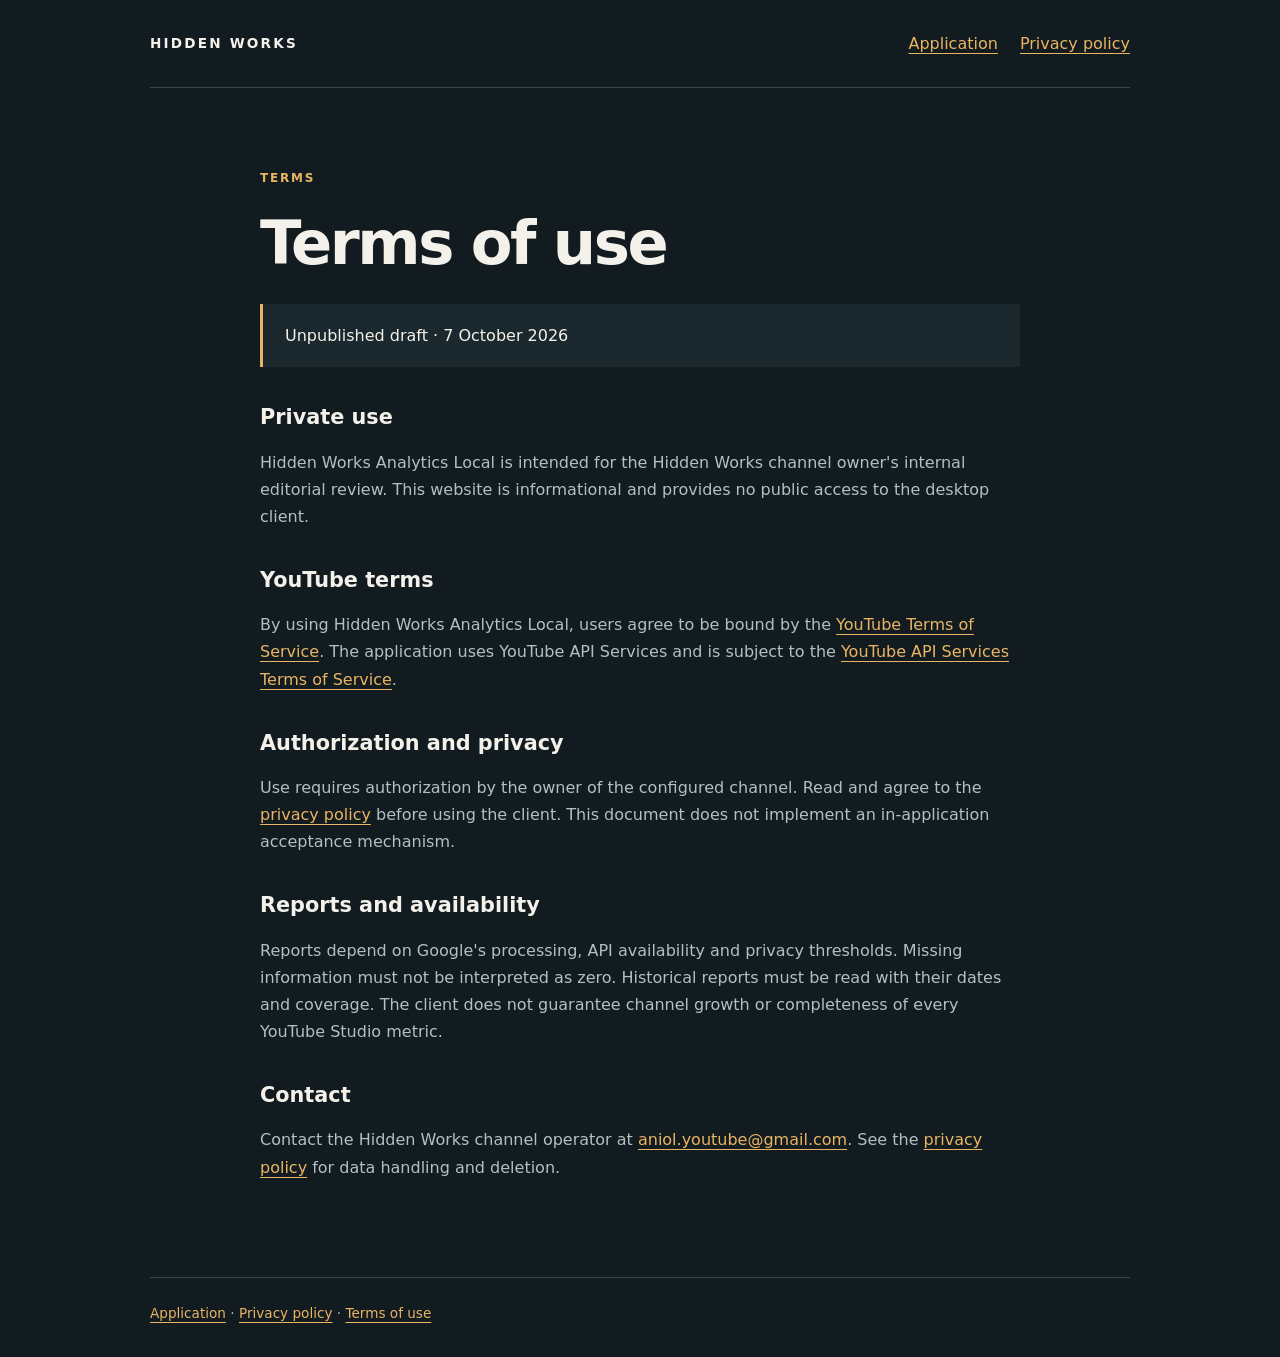
==== terms.html @ 3e67f4f2 "Add public information pages for Hidden Works Analytics Local" ====
<!doctype html>
<html lang="en">
<head><meta charset="utf-8"><meta name="viewport" content="width=device-width, initial-scale=1"><title>Terms of use | Hidden Works Analytics Local</title><link rel="stylesheet" href="style.css"></head>
<body>
  <header><a class="brand" href="index.html">HIDDEN WORKS</a><nav aria-label="Main navigation"><a href="index.html">Application</a><a href="privacy.html">Privacy policy</a></nav></header>
  <main class="document"><p class="eyebrow">TERMS</p><h1>Terms of use</h1><p class="notice">Unpublished draft · 7 October 2026</p>
    <h2>Private use</h2><p>Hidden Works Analytics Local is intended for the Hidden Works channel owner's internal editorial review. This website is informational and provides no public access to the desktop client.</p>
    <h2>YouTube terms</h2><p>By using Hidden Works Analytics Local, users agree to be bound by the <a href="https://www.youtube.com/t/terms">YouTube Terms of Service</a>. The application uses YouTube API Services and is subject to the <a href="https://developers.google.com/youtube/terms/api-services-terms-of-service">YouTube API Services Terms of Service</a>.</p>
    <h2>Authorization and privacy</h2><p>Use requires authorization by the owner of the configured channel. Read and agree to the <a href="privacy.html">privacy policy</a> before using the client. This document does not implement an in-application acceptance mechanism.</p>
    <h2>Reports and availability</h2><p>Reports depend on Google's processing, API availability and privacy thresholds. Missing information must not be interpreted as zero. Historical reports must be read with their dates and coverage. The client does not guarantee channel growth or completeness of every YouTube Studio metric.</p>
    <h2>Contact</h2><p>Contact the Hidden Works channel operator at <a href="mailto:aniol.youtube@gmail.com">aniol.youtube@gmail.com</a>. See the <a href="privacy.html">privacy policy</a> for data handling and deletion.</p>
  </main>
  <footer><a href="index.html">Application</a> · <a href="privacy.html">Privacy policy</a> · <a href="terms.html">Terms of use</a></footer>
</body>
</html>
---- style.css ----
:root{color-scheme:dark;--bg:#111b20;--panel:#1b292e;--ink:#f3f1e9;--muted:#b3c0c1;--accent:#e9b563;--line:#35474d}
*{box-sizing:border-box}body{margin:0;background:var(--bg);color:var(--ink);font-family:system-ui,-apple-system,"Segoe UI",sans-serif;line-height:1.7}header,main,footer{width:min(100% - 48px,980px);margin:auto}header{display:flex;align-items:center;justify-content:space-between;gap:24px;padding:30px 0;border-bottom:1px solid var(--line)}.brand{letter-spacing:.16em;font-size:.85rem;font-weight:800;text-decoration:none;color:var(--ink)}nav{display:flex;gap:22px}a{color:var(--accent);text-underline-offset:4px}a:hover{color:var(--ink)}a:focus-visible{outline:2px solid var(--accent);outline-offset:5px}main{padding:68px 0 80px;max-width:820px}.eyebrow{font-size:.75rem;letter-spacing:.15em;color:var(--accent);font-weight:700}h1{font-size:clamp(2.6rem,7vw,4.8rem);line-height:1.08;letter-spacing:-.04em;margin:22px 0 28px}h2{font-size:1.3rem;line-height:1.4;margin:0 0 12px}.lead{font-size:1.35rem;color:var(--ink);max-width:650px}p{color:var(--muted)}section{border-top:1px solid var(--line);padding-top:26px;margin-top:34px}.button{display:inline-block;margin-top:28px;padding:12px 22px;border:1px solid var(--accent);text-decoration:none;border-radius:4px}footer{border-top:1px solid var(--line);padding:24px 0 32px;color:var(--muted);font-size:.85rem}.document{max-width:760px}.document h1{font-size:clamp(2.5rem,6vw,3.8rem)}.document h2{margin-top:36px}code{overflow-wrap:anywhere;color:var(--ink);font-size:.9em}.notice{padding:18px 22px;background:var(--panel);border-left:3px solid var(--accent);color:var(--ink)}@media(max-width:560px){header,main,footer{width:calc(100% - 32px)}header{align-items:flex-start;flex-direction:column;gap:12px}nav{font-size:.9rem}main{padding-top:42px}}
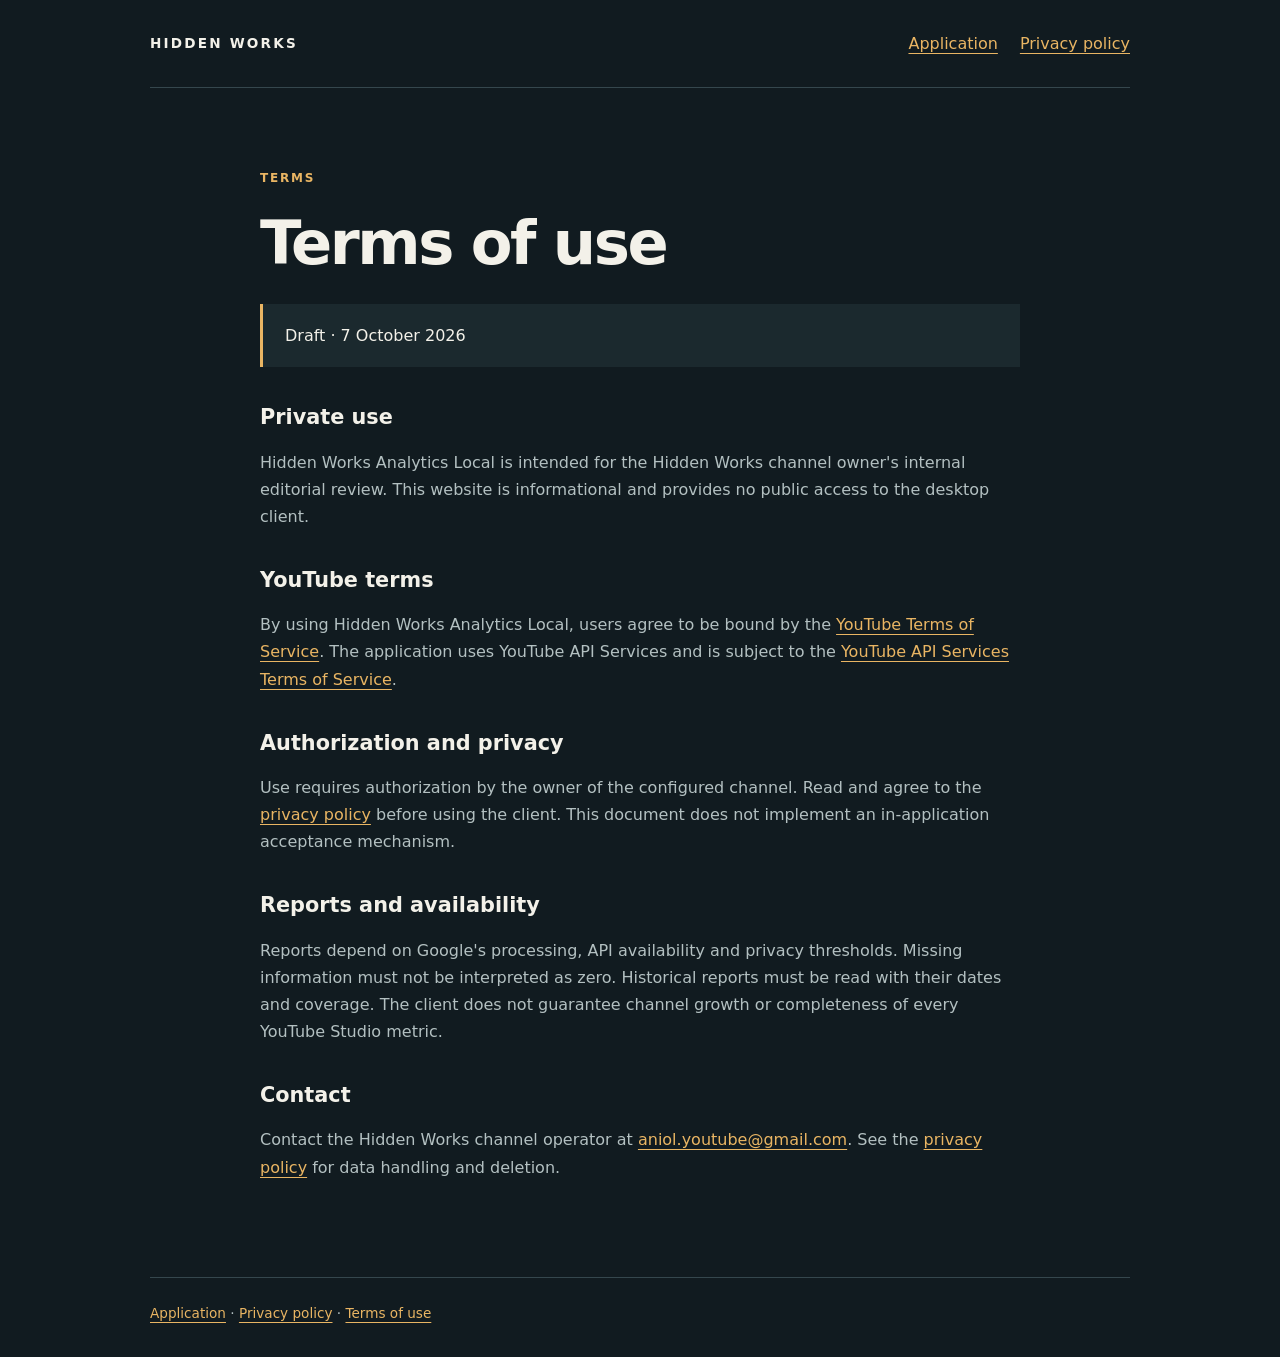
==== commit 54dbfc26: "Clarify published draft status" ====
--- a/terms.html
+++ b/terms.html
@@ -3,7 +3,7 @@
 <head><meta charset="utf-8"><meta name="viewport" content="width=device-width, initial-scale=1"><title>Terms of use | Hidden Works Analytics Local</title><link rel="stylesheet" href="style.css"></head>
 <body>
   <header><a class="brand" href="index.html">HIDDEN WORKS</a><nav aria-label="Main navigation"><a href="index.html">Application</a><a href="privacy.html">Privacy policy</a></nav></header>
-  <main class="document"><p class="eyebrow">TERMS</p><h1>Terms of use</h1><p class="notice">Unpublished draft · 7 October 2026</p>
+  <main class="document"><p class="eyebrow">TERMS</p><h1>Terms of use</h1><p class="notice">Draft · 7 October 2026</p>
     <h2>Private use</h2><p>Hidden Works Analytics Local is intended for the Hidden Works channel owner's internal editorial review. This website is informational and provides no public access to the desktop client.</p>
     <h2>YouTube terms</h2><p>By using Hidden Works Analytics Local, users agree to be bound by the <a href="https://www.youtube.com/t/terms">YouTube Terms of Service</a>. The application uses YouTube API Services and is subject to the <a href="https://developers.google.com/youtube/terms/api-services-terms-of-service">YouTube API Services Terms of Service</a>.</p>
     <h2>Authorization and privacy</h2><p>Use requires authorization by the owner of the configured channel. Read and agree to the <a href="privacy.html">privacy policy</a> before using the client. This document does not implement an in-application acceptance mechanism.</p>
